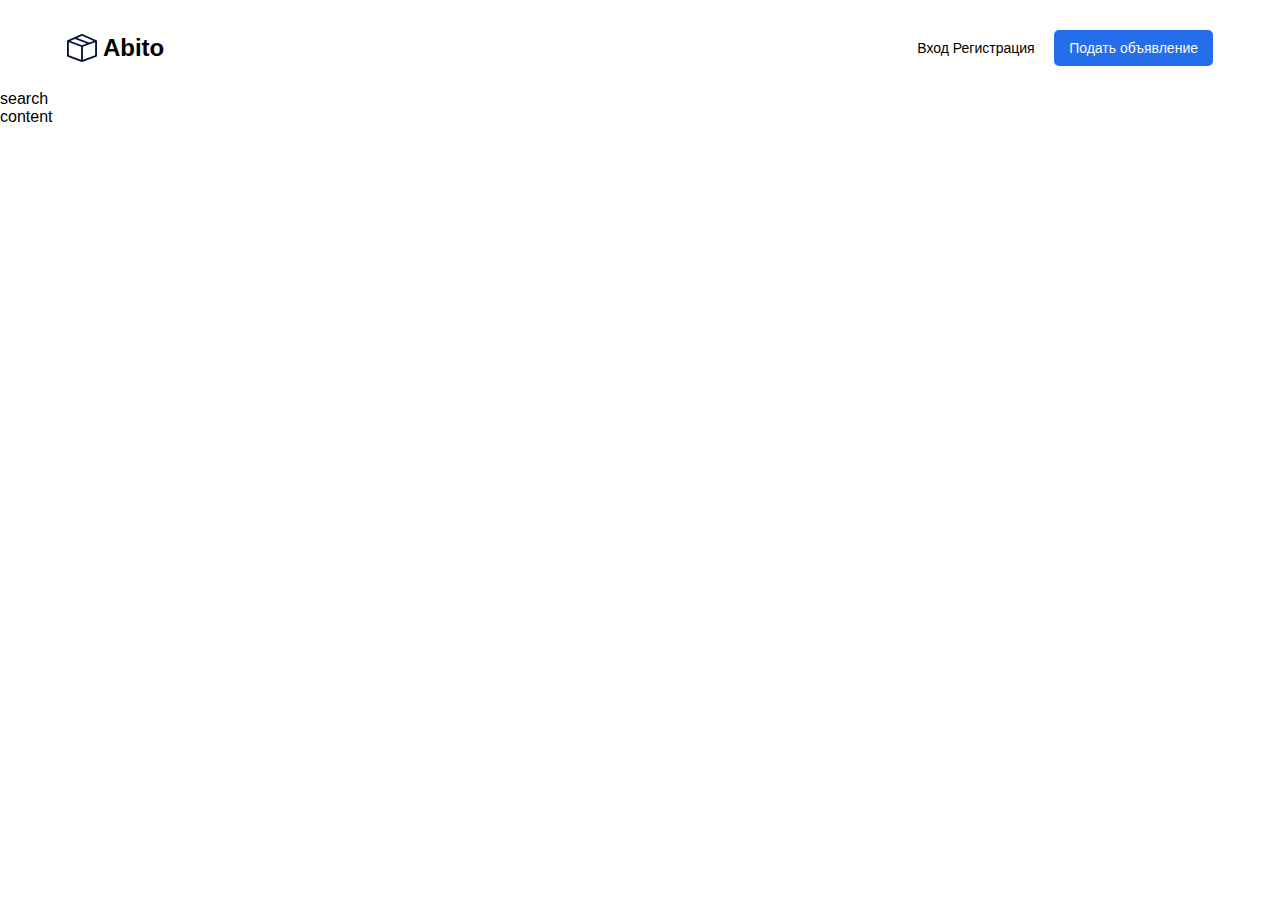
==== index.html @ 7f531485 "first commit" ====
<!DOCTYPE html>
<html lang="en">
  <head>
    <meta charset="UTF-8" />
    <meta name="viewport" content="width=device-width, initial-scale=1.0" />
    <link rel="stylesheet" href="./style.css" />
    <title>AbitoOnReact</title>
  </head>
  <body>
    <header class="header">
      <div class="container">
        <div class="header-box">
          <div class="header-logo">
            <img src="./images/Vector.svg" alt="logo" />
            <span>Abito</span>
          </div>
          <div class="header-controls">
            <button class="button btn-outline">Вход Регистрация</button>
            <button class="button btn-primary">Подать объявление</button>
          </div>
          <div class="header-burger">
            <img src="./images/burger.svg" alt="burger" />
          </div>
        </div>
      </div>
    </header>
    <div>search</div>
    <main>content</main>
  </body>
</html>
---- style.css ----
* {
  box-sizing: border-box;
}
body {
  margin: 0;
  font-family: sans-serif;
}
.container {
  max-width: 1170px;
  padding: 0 12px;
  margin: 0 auto;
}
.header{
  padding-top: 30px;
  padding-bottom: 24px;
}
.header-box{
  display: flex;
  justify-content: space-between;
  align-items: center;
}
.header-logo{
  display: flex;
  justify-content: flex-start;
  align-items: center;
}
.header-logo span{
  line-height: 28px;
  font-size: 24px;
  font-weight: 700;
  font-family: sans-serif;
  margin-left: 6px;
}
.header-burger{
  width: 30px;
  height: 19px;
  display: none;
}
.button{
  line-height: 16px;
  font-size: 14px;
  font-weight: 400;
  padding: 10px 15px;
  border-radius: 5px;
  border: none;
  cursor: pointer;
}
.btn-outline{
  background-color: transparent;

}
.btn-primary{
  background-color: rgb(37, 110, 235);
  color: rgb(250, 250, 250);
}

@media (max-width: 1200px) {
  .container{
    max-width: 930px;
  }
}
@media (max-width: 991px) {
  .container{
    max-width: 730px;
  }
}

@media (max-width: 786px) {
  .container{
    max-width: 100%;
  }
  .header-controls{
    display: none;
  }
  .header-burger{
  display: block;
  }
}
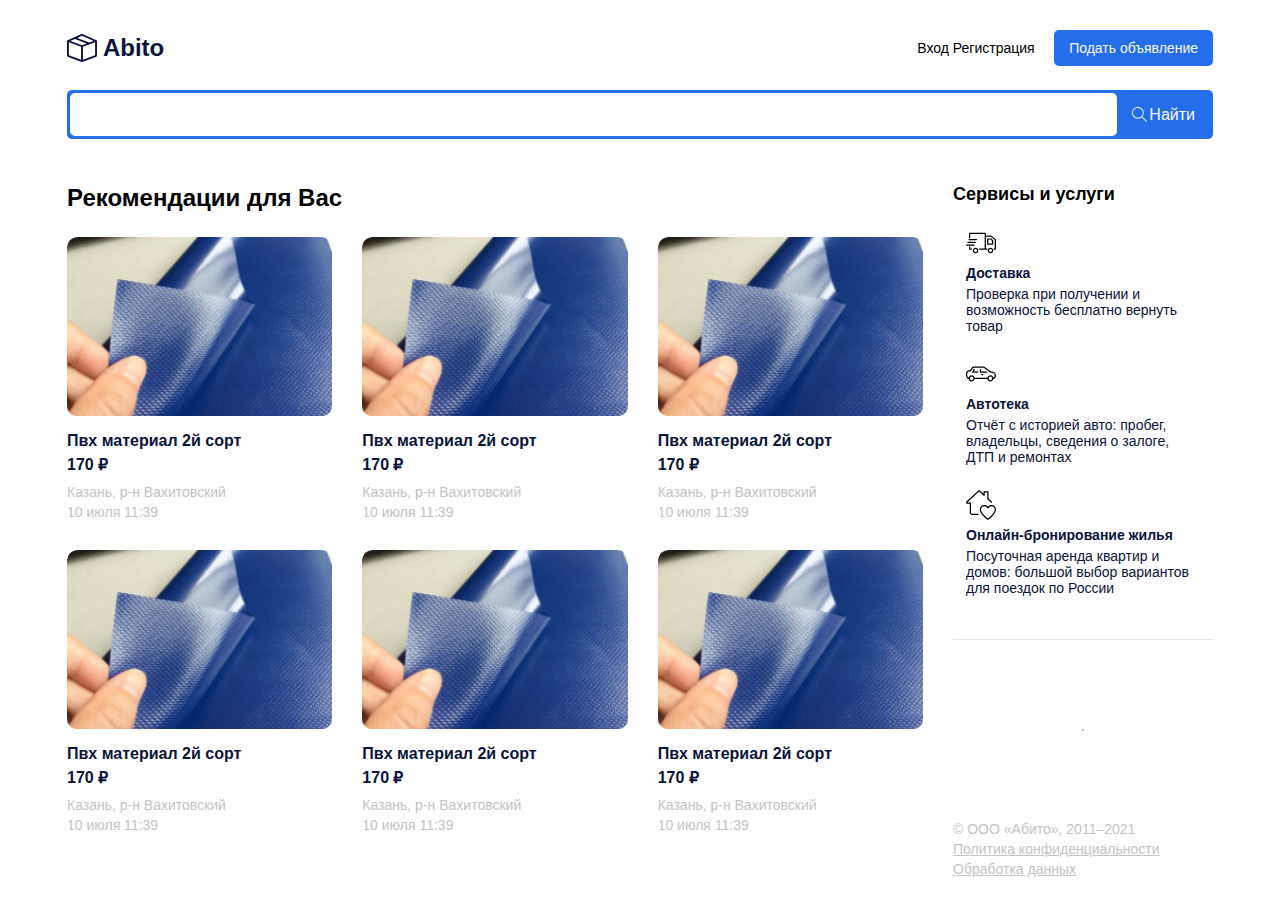
==== commit e3e61941: "add drob before /" ====
--- a/index.html
+++ b/index.html
@@ -10,10 +10,10 @@
     <header class="header">
       <div class="container">
         <div class="header-box">
-          <div class="header-logo">
+          <a href="#" class="header-logo">
             <img src="./images/Vector.svg" alt="logo" />
             <span>Abito</span>
-          </div>
+          </a>
           <div class="header-controls">
             <button class="button btn-outline">Вход Регистрация</button>
             <button class="button btn-primary">Подать объявление</button>
@@ -24,7 +24,169 @@
         </div>
       </div>
     </header>
-    <div>search</div>
-    <main>content</main>
+    <main>
+      <section class="search">
+        <div class="container">
+          <div class="search-box">
+            <input type="text" />
+            <button class="button btn-primary search-btn">
+              <img
+                class="search-btn__icon"
+                src="./images/search.svg"
+                alt="search"
+              />
+              <span class="search-btn__text">Найти</span>
+            </button>
+          </div>
+        </div>
+      </section>
+      <section class="content">
+        <div class="container">
+          <div class="content-box">
+            <div class="content-main">
+              <h2 class="content-main__title">Рекомендации для Вас</h2>
+              <div class="content-main__list">
+                <a href="./product.html" class="content-main__list-item">
+                  <div class="content-main__list-item_image">
+                    <img src="./images/card-img.png" alt="card-img" />
+                  </div>
+                  <h5 class="content-main__list-item-title">
+                    Пвх материал 2й сорт
+                  </h5>
+                  <strong>170 ₽</strong>
+                  <div class="content-main__list-item_descr-block">
+                    <span>Казань, р-н Вахитовский</span>
+                    <span>10 июля 11:39</span>
+                  </div>
+                </a>
+                <a href="./product.html" class="content-main__list-item">
+                  <div class="content-main__list-item_image">
+                    <img src="./images/card-img.png" alt="card-img" />
+                  </div>
+                  <h5 class="content-main__list-item-title">
+                    Пвх материал 2й сорт
+                  </h5>
+                  <strong>170 ₽</strong>
+                  <div class="content-main__list-item_descr-block">
+                    <span>Казань, р-н Вахитовский</span>
+                    <span>10 июля 11:39</span>
+                  </div>
+                </a>
+                <a href="./product.html" class="content-main__list-item">
+                  <div class="content-main__list-item_image">
+                    <img src="./images/card-img.png" alt="card-img" />
+                  </div>
+                  <h5 class="content-main__list-item-title">
+                    Пвх материал 2й сорт
+                  </h5>
+                  <strong>170 ₽</strong>
+                  <div class="content-main__list-item_descr-block">
+                    <span>Казань, р-н Вахитовский</span>
+                    <span>10 июля 11:39</span>
+                  </div>
+                </a>
+                <a href="./product.html" class="content-main__list-item">
+                  <div class="content-main__list-item_image">
+                    <img src="./images/card-img.png" alt="card-img" />
+                  </div>
+                  <h5 class="content-main__list-item-title">
+                    Пвх материал 2й сорт
+                  </h5>
+                  <strong>170 ₽</strong>
+                  <div class="content-main__list-item_descr-block">
+                    <span>Казань, р-н Вахитовский</span>
+                    <span>10 июля 11:39</span>
+                  </div>
+                </a>
+                <a href="./product.html" class="content-main__list-item">
+                  <div class="content-main__list-item_image">
+                    <img src="./images/card-img.png" alt="card-img" />
+                  </div>
+                  <h5 class="content-main__list-item-title">
+                    Пвх материал 2й сорт
+                  </h5>
+                  <strong>170 ₽</strong>
+                  <div class="content-main__list-item_descr-block">
+                    <span>Казань, р-н Вахитовский</span>
+                    <span>10 июля 11:39</span>
+                  </div>
+                </a>
+                <a href="./product.html" class="content-main__list-item">
+                  <div class="content-main__list-item_image">
+                    <img src="./images/card-img.png" alt="card-img" />
+                  </div>
+                  <h5 class="content-main__list-item-title">
+                    Пвх материал 2й сорт
+                  </h5>
+                  <strong>170 ₽</strong>
+                  <div class="content-main__list-item_descr-block">
+                    <span>Казань, р-н Вахитовский</span>
+                    <span>10 июля 11:39</span>
+                  </div>
+                </a>
+              </div>
+            </div>
+            <div class="content-side">
+              <h3 class="content-side__title">Сервисы и услуги</h3>
+              <div class="content-side__box">
+                <div class="content-side__list">
+                  <div class="content-side__list-item">
+                    <img
+                      src="./images/001-delivery-truck.svg"
+                      class="content-side__list-item_img"
+                      alt=""
+                    />
+                    <h5 class="content-side__list-item_title">Доставка</h5>
+                    <p class="content-side__list-item_text">
+                      Проверка при получении и возможность бесплатно вернуть
+                      товар
+                    </p>
+                  </div>
+                  <div class="content-side__list-item">
+                    <img
+                      src="./images/002-sedan.svg"
+                      class="content-side__list-item_img"
+                      alt=""
+                    />
+                    <h5 class="content-side__list-item_title">Автотека</h5>
+                    <p class="content-side__list-item_text">
+                      Отчёт с историей авто: пробег, владельцы, сведения о
+                      залоге, ДТП и ремонтах
+                    </p>
+                  </div>
+                  <div class="content-side__list-item">
+                    <img
+                      src="./images/love1.svg"
+                      class="content-side__list-item_img"
+                      alt=""
+                    />
+                    <h5 class="content-side__list-item_title">
+                      Онлайн-бронирование жилья
+                    </h5>
+                    <p class="content-side__list-item_text">
+                      Посуточная аренда квартир и домов: большой выбор вариантов
+                      для поездок по России
+                    </p>
+                  </div>
+                </div>
+
+                <hr />
+                <div class="content-side__footer">
+                  <p class="content-side__footer--item">
+                    © ООО «Абито», 2011–2021
+                  </p>
+                  <a href="#" class="content-side__footer--item"
+                    >Политика конфиденциальности</a
+                  >
+                  <a href="#" class="content-side__footer--item"
+                    >Обработка данных</a
+                  >
+                </div>
+              </div>
+            </div>
+          </div>
+        </div>
+      </section>
+    </main>
   </body>
 </html>
--- a/style.css
+++ b/style.css
@@ -23,6 +23,9 @@
   display: flex;
   justify-content: flex-start;
   align-items: center;
+  text-decoration: none;
+  cursor: pointer;
+  color:rgb(10, 20, 58);
 }
 .header-logo span{
   line-height: 28px;
@@ -53,16 +56,235 @@
   background-color: rgb(37, 110, 235);
   color: rgb(250, 250, 250);
 }
-
+.search{
+  margin-bottom: 45px;
+}
+.search-box{
+  width: 100%;
+  border-radius: 5px;
+  background-color: rgb(37, 110, 235);
+  padding: 3px;
+  display: flex;
+  align-items:center;
+  justify-content: flex-start;
+}
+.search-box input{
+  flex-grow: 1;
+  min-width: 0;
+  padding: 14px 22px;
+  border-radius: 5px;
+  outline: none;
+  border: none;
+}
+.search-btn{
+  display: flex;
+  align-items: center;
+}
+.search-btn .search-btn__icon{
+  width: 15px;
+  height: 15px;
+}
+.search-btn .search-btn__text{
+  margin-left: 2px;
+  font-size: 16px;
+  line-height: 19px;
+}
+.content{
+  padding-bottom: 50px;
+}
+.content-box{
+  display: flex;
+  justify-content: space-between;
+  gap: 30px;
+}
+.content-main{
+  flex-grow: 1;
+}
+.content-side{
+  width: 260px;
+  min-width: 260px;
+}
+.content-main__title{
+  font-size: 24px;
+  line-height: 28px;
+  margin-top: 0;
+  margin-bottom: 25px;
+}
+.content-main__list{
+  display: flex;
+  justify-content: space-between;
+  flex-wrap: wrap;
+  row-gap: 30px;
+}
+.content-main__list-item{
+  width: calc((100% - 60px)/3);
+  display: flex;
+  flex-direction: column;
+  align-items: flex-start;
+  border-radius: 10px;
+  overflow: hidden;
+  cursor: pointer;
+  text-decoration: none;
+}
+.content-main__list-item:hover .content-main__list-item-title{
+  color: rgb(37, 110, 235);
+
+}
+.content-main__list-item_image{
+  width: 100%;
+  display: flex;
+}
+.content-main__list-item_image img{
+  width: 100%;
+  background-size: contain;
+}
+.content-main__list-item-title{
+  margin-top: 15px;
+  margin-bottom: 5px;
+  font-size: 16px;
+  line-height: 19px;
+  color: rgb(10, 20, 58);
+
+}
+
+.content-main__list-item strong{
+  font-size: 16px;
+  line-height: 19px;
+  font-weight: 700;
+  color: rgb(10, 20, 58);
+  margin-bottom: 10px;
+}
+.content-main__list-item_descr-block{
+  display: flex;
+  flex-direction: column;
+  align-items: flex-start;
+  gap: 4px;
+}
+.content-main__list-item_descr-block span{
+  font-size: 14px;
+  line-height: 16px;
+  font-weight: 400;
+  color: rgb(196, 196, 196);
+}
+.content-side__title{
+  font-size: 18px;
+  line-height: 21px;
+  margin-top: 0;
+  margin-bottom: 23px;
+}
+.content-side__box{
+  display: flex;
+  flex-direction: column;
+  justify-content: space-between;
+  height: 100%;
+}
+.content-side__list{
+  display: flex;
+  flex-direction: column;
+  gap: 25px;
+  height: fit-content;
+  border-bottom: 1px solid rgb(229, 229, 229);
+  padding-bottom: 43px;
+}
+.content-side__list-item{
+  display: flex;
+  flex-direction: column;
+  align-items: flex-start;
+  padding-left: 13px;
+  padding-right: 15px;
+}
+.content-side__list-item_img{
+}
+.content-side__list-item_title{
+  font-size: 14px;
+  line-height: 16px;
+  font-weight: 700;
+  color: rgb(10, 20, 58);
+  margin-bottom: 5px;
+  margin-top: 7px;
+}
+.content-side__list-item_text{
+  font-size: 14px;
+  line-height: 16px;
+  font-weight: normal;
+  color: rgb(10, 20, 58);
+  margin: 0;
+}
+.content-side__footer{
+  display: flex;
+  flex-direction: column;
+  gap: 4px;
+}
+.content-side__footer--item{
+  font-size: 14px;
+  line-height: 16px;
+  color:rgb(196, 196, 196);
+  margin: 0;
+}
+.content-product{
+  display: flex;
+  flex-grow: 1;
+  gap: 30px;
+}
+.content-product__title .content-product__price{
+  font-size: 24px;
+  line-height: 28px;
+  font-weight: 700;
+  color: rgb(10, 20, 58);
+}
+.content-product__left{
+  flex-basis: 50%;
+}
+.content-product__image img{
+  width: 100%;
+  border-radius: 10px;
+}
+.content-product__right{
+  flex-basis: 50%;
+
+}
+.btn-product{
+  width: 264px;
+  height: 54px;
+}
+.content-product__text{
+  font-size: 14px;
+  line-height: 20px;
+}
 @media (max-width: 1200px) {
   .container{
     max-width: 930px;
   }
+  .content-main__list-item{
+    width: calc((100% - 30px)/2);
+  }
 }
 @media (max-width: 991px) {
   .container{
     max-width: 730px;
   }
+  .content-box{
+    flex-direction: column;
+  }
+  .content-main{
+    width: 100%;
+  }
+  .conent-side{
+    width: 100%;
+    min-width: none;
+  }
+  .content-product{
+    width: 100%;
+    flex-direction: column;
+  }
+  .content-product__left{
+    width: 100%;
+    flex-basis: 100%;
+  }
+  .content-product__right{
+    width: 100%;
+    flex-basis: 100%;
+  }
 }
 
 @media (max-width: 786px) {
@@ -75,4 +297,12 @@
   .header-burger{
   display: block;
   }
-}
+  .search-btn .search-btn__text{
+    display: none;
+  }
+}
+@media (max-width: 480px) {
+  .content-main__list-item{
+    width: 100%;
+  }
+}
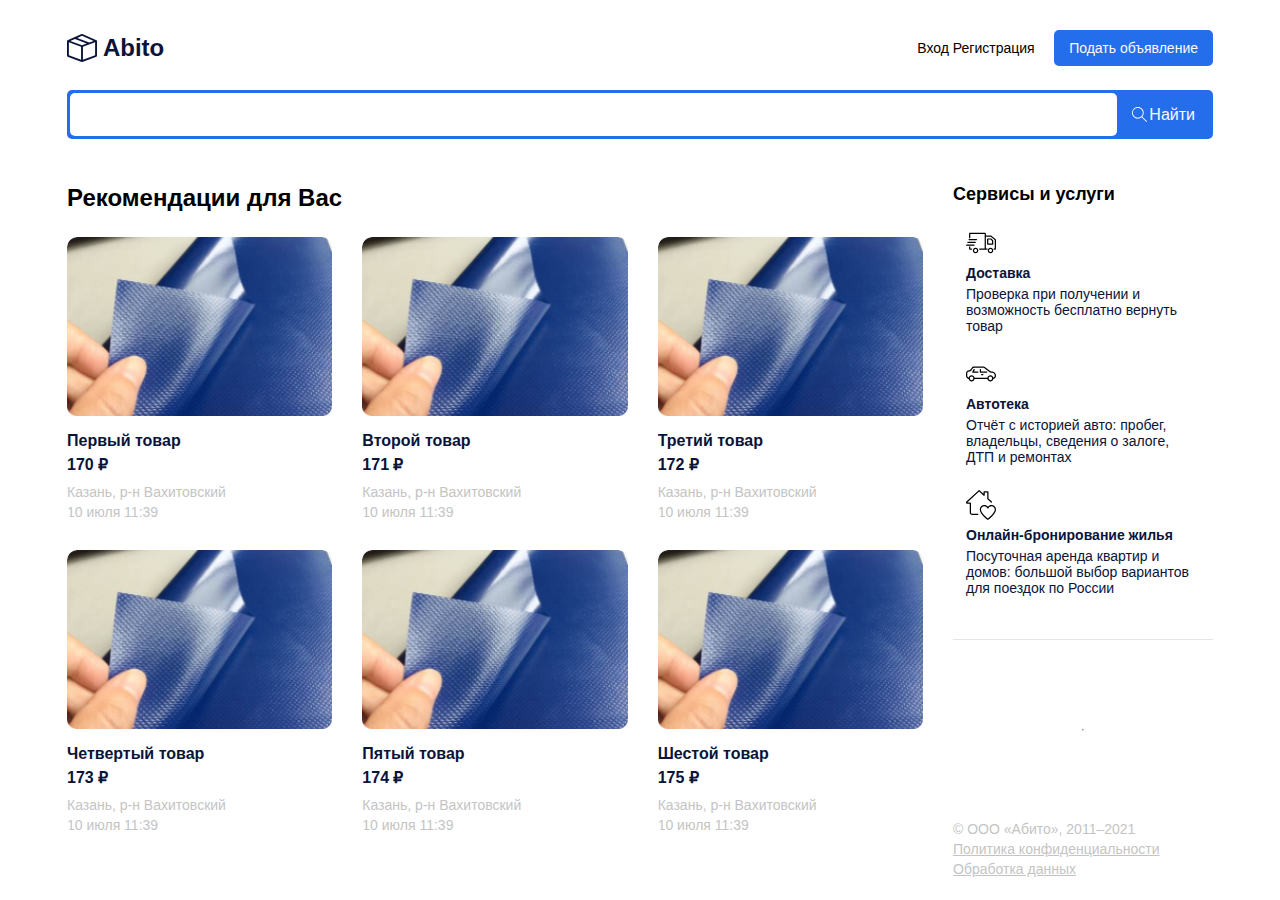
==== commit ce08fa2c: "add script.js" ====
--- a/index.html
+++ b/index.html
@@ -4,6 +4,7 @@
     <meta charset="UTF-8" />
     <meta name="viewport" content="width=device-width, initial-scale=1.0" />
     <link rel="stylesheet" href="./style.css" />
+    <script src="./script.js" defer></script>
     <title>AbitoOnReact</title>
   </head>
   <body>
@@ -46,84 +47,102 @@
             <div class="content-main">
               <h2 class="content-main__title">Рекомендации для Вас</h2>
               <div class="content-main__list">
-                <a href="./product.html" class="content-main__list-item">
-                  <div class="content-main__list-item_image">
-                    <img src="./images/card-img.png" alt="card-img" />
-                  </div>
-                  <h5 class="content-main__list-item-title">
-                    Пвх материал 2й сорт
-                  </h5>
-                  <strong>170 ₽</strong>
-                  <div class="content-main__list-item_descr-block">
-                    <span>Казань, р-н Вахитовский</span>
-                    <span>10 июля 11:39</span>
-                  </div>
-                </a>
-                <a href="./product.html" class="content-main__list-item">
-                  <div class="content-main__list-item_image">
-                    <img src="./images/card-img.png" alt="card-img" />
-                  </div>
-                  <h5 class="content-main__list-item-title">
-                    Пвх материал 2й сорт
-                  </h5>
-                  <strong>170 ₽</strong>
-                  <div class="content-main__list-item_descr-block">
-                    <span>Казань, р-н Вахитовский</span>
-                    <span>10 июля 11:39</span>
-                  </div>
-                </a>
-                <a href="./product.html" class="content-main__list-item">
-                  <div class="content-main__list-item_image">
-                    <img src="./images/card-img.png" alt="card-img" />
-                  </div>
-                  <h5 class="content-main__list-item-title">
-                    Пвх материал 2й сорт
-                  </h5>
-                  <strong>170 ₽</strong>
-                  <div class="content-main__list-item_descr-block">
-                    <span>Казань, р-н Вахитовский</span>
-                    <span>10 июля 11:39</span>
-                  </div>
-                </a>
-                <a href="./product.html" class="content-main__list-item">
-                  <div class="content-main__list-item_image">
-                    <img src="./images/card-img.png" alt="card-img" />
-                  </div>
-                  <h5 class="content-main__list-item-title">
-                    Пвх материал 2й сорт
-                  </h5>
-                  <strong>170 ₽</strong>
-                  <div class="content-main__list-item_descr-block">
-                    <span>Казань, р-н Вахитовский</span>
-                    <span>10 июля 11:39</span>
-                  </div>
-                </a>
-                <a href="./product.html" class="content-main__list-item">
-                  <div class="content-main__list-item_image">
-                    <img src="./images/card-img.png" alt="card-img" />
-                  </div>
-                  <h5 class="content-main__list-item-title">
-                    Пвх материал 2й сорт
-                  </h5>
-                  <strong>170 ₽</strong>
-                  <div class="content-main__list-item_descr-block">
-                    <span>Казань, р-н Вахитовский</span>
-                    <span>10 июля 11:39</span>
-                  </div>
-                </a>
-                <a href="./product.html" class="content-main__list-item">
-                  <div class="content-main__list-item_image">
-                    <img src="./images/card-img.png" alt="card-img" />
-                  </div>
-                  <h5 class="content-main__list-item-title">
-                    Пвх материал 2й сорт
-                  </h5>
-                  <strong>170 ₽</strong>
-                  <div class="content-main__list-item_descr-block">
-                    <span>Казань, р-н Вахитовский</span>
-                    <span>10 июля 11:39</span>
-                  </div>
-                </a>
+                <!-- <a
+                  href="AbitoOnReact/product.html"
+                  class="content-main__list-item"
+                >
+                  <div class="content-main__list-item_image">
+                    <img src="./images/card-img.png" alt="card-img" />
+                  </div>
+                  <h5 class="content-main__list-item-title">
+                    Пвх материал 2й сорт
+                  </h5>
+                  <strong>170 ₽</strong>
+                  <div class="content-main__list-item_descr-block">
+                    <span>Казань, р-н Вахитовский</span>
+                    <span>10 июля 11:39</span>
+                  </div>
+                </a>
+                <a
+                  href="AbitoOnReact/product.html"
+                  class="content-main__list-item"
+                >
+                  <div class="content-main__list-item_image">
+                    <img src="./images/card-img.png" alt="card-img" />
+                  </div>
+                  <h5 class="content-main__list-item-title">
+                    Пвх материал 2й сорт
+                  </h5>
+                  <strong>170 ₽</strong>
+                  <div class="content-main__list-item_descr-block">
+                    <span>Казань, р-н Вахитовский</span>
+                    <span>10 июля 11:39</span>
+                  </div>
+                </a>
+                <a
+                  href="AbitoOnReact/product.html"
+                  class="content-main__list-item"
+                >
+                  <div class="content-main__list-item_image">
+                    <img src="./images/card-img.png" alt="card-img" />
+                  </div>
+                  <h5 class="content-main__list-item-title">
+                    Пвх материал 2й сорт
+                  </h5>
+                  <strong>170 ₽</strong>
+                  <div class="content-main__list-item_descr-block">
+                    <span>Казань, р-н Вахитовский</span>
+                    <span>10 июля 11:39</span>
+                  </div>
+                </a>
+                <a
+                  href="AbitoOnReact/product.html"
+                  class="content-main__list-item"
+                >
+                  <div class="content-main__list-item_image">
+                    <img src="./images/card-img.png" alt="card-img" />
+                  </div>
+                  <h5 class="content-main__list-item-title">
+                    Пвх материал 2й сорт
+                  </h5>
+                  <strong>170 ₽</strong>
+                  <div class="content-main__list-item_descr-block">
+                    <span>Казань, р-н Вахитовский</span>
+                    <span>10 июля 11:39</span>
+                  </div>
+                </a>
+                <a
+                  href="AbitoOnReact/product.html"
+                  class="content-main__list-item"
+                >
+                  <div class="content-main__list-item_image">
+                    <img src="./images/card-img.png" alt="card-img" />
+                  </div>
+                  <h5 class="content-main__list-item-title">
+                    Пвх материал 2й сорт
+                  </h5>
+                  <strong>170 ₽</strong>
+                  <div class="content-main__list-item_descr-block">
+                    <span>Казань, р-н Вахитовский</span>
+                    <span>10 июля 11:39</span>
+                  </div>
+                </a>
+                <a
+                  href="AbitoOnReact/product.html"
+                  class="content-main__list-item"
+                >
+                  <div class="content-main__list-item_image">
+                    <img src="./images/card-img.png" alt="card-img" />
+                  </div>
+                  <h5 class="content-main__list-item-title">
+                    Пвх материал 2й сорт
+                  </h5>
+                  <strong>170 ₽</strong>
+                  <div class="content-main__list-item_descr-block">
+                    <span>Казань, р-н Вахитовский</span>
+                    <span>10 июля 11:39</span>
+                  </div>
+                </a> -->
               </div>
             </div>
             <div class="content-side">
--- a/style.css
+++ b/style.css
@@ -194,6 +194,8 @@
   padding-right: 15px;
 }
 .content-side__list-item_img{
+  width: 30px;
+  height: 30px;
 }
 .content-side__list-item_title{
   font-size: 14px;
